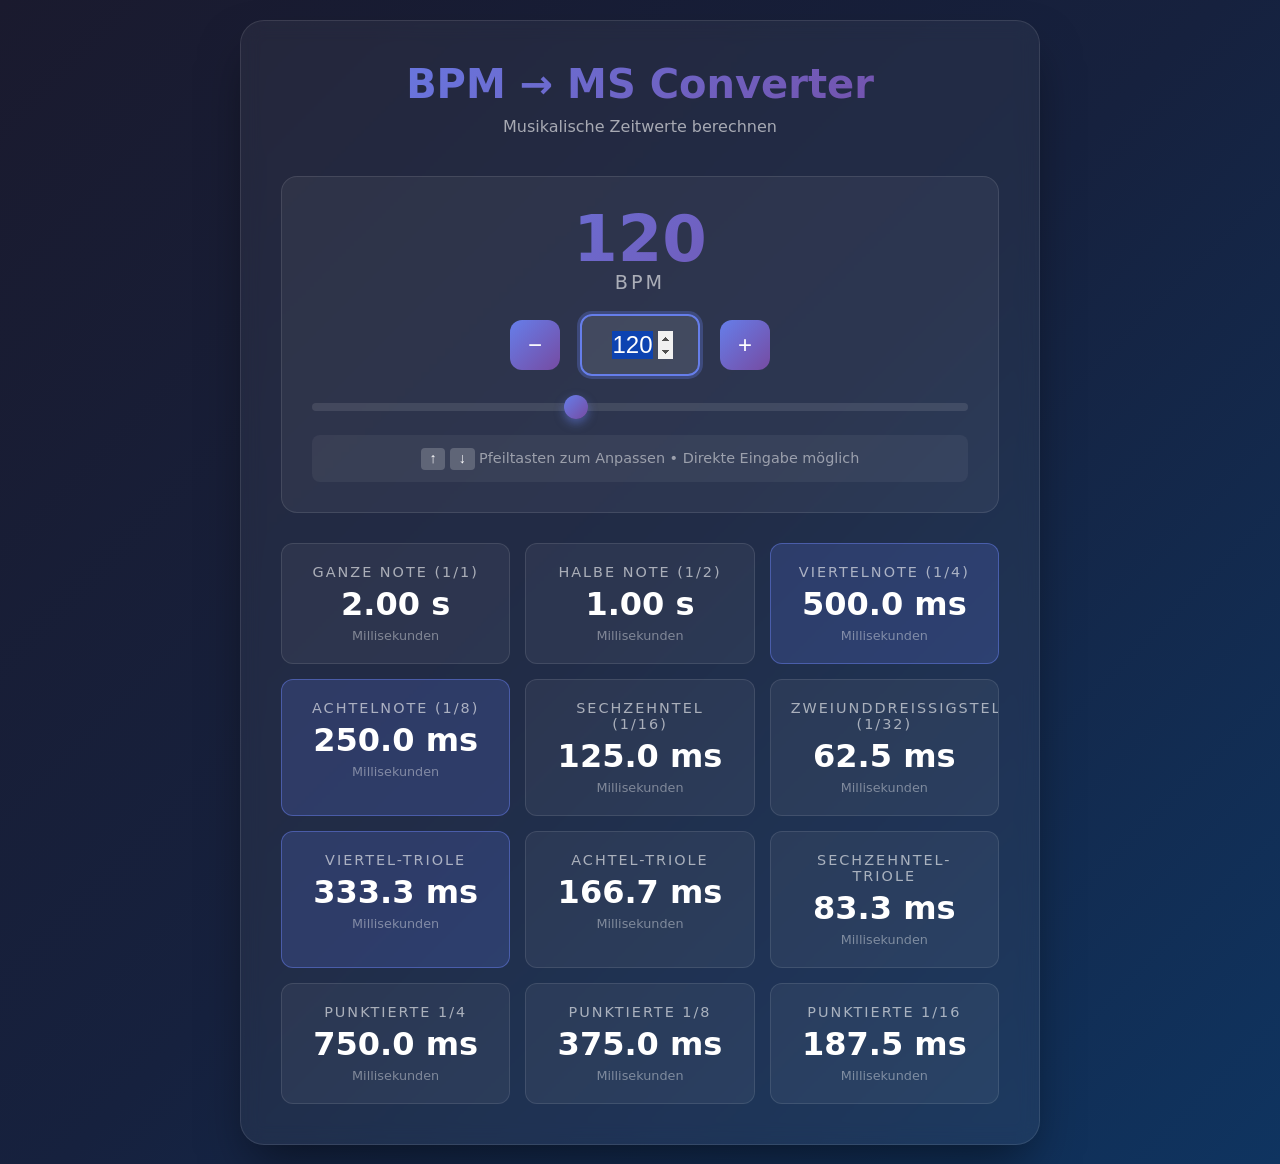
==== bpm-converter/index.html @ 3060e462 "Add BPM converter" ====
<!DOCTYPE html>
<html lang="de">
<head>
    <meta charset="UTF-8">
    <meta name="viewport" content="width=device-width, initial-scale=1.0">
    <title>BPM → MS Converter</title>
    <style>
        * {
            margin: 0;
            padding: 0;
            box-sizing: border-box;
        }

        body {
            font-family: 'Segoe UI', system-ui, -apple-system, sans-serif;
            background: linear-gradient(135deg, #1a1a2e 0%, #16213e 50%, #0f3460 100%);
            min-height: 100vh;
            display: flex;
            justify-content: center;
            align-items: center;
            padding: 20px;
            color: #fff;
        }

        .container {
            background: rgba(255, 255, 255, 0.05);
            backdrop-filter: blur(10px);
            border-radius: 24px;
            padding: 40px;
            max-width: 800px;
            width: 100%;
            box-shadow: 0 25px 50px -12px rgba(0, 0, 0, 0.5);
            border: 1px solid rgba(255, 255, 255, 0.1);
        }

        h1 {
            text-align: center;
            font-size: 2.5rem;
            margin-bottom: 10px;
            background: linear-gradient(135deg, #667eea 0%, #764ba2 100%);
            -webkit-background-clip: text;
            -webkit-text-fill-color: transparent;
            background-clip: text;
        }

        .subtitle {
            text-align: center;
            color: rgba(255, 255, 255, 0.6);
            margin-bottom: 40px;
            font-size: 1rem;
        }

        .input-section {
            background: rgba(255, 255, 255, 0.05);
            border-radius: 16px;
            padding: 30px;
            margin-bottom: 30px;
            border: 1px solid rgba(255, 255, 255, 0.1);
        }

        .bpm-display {
            text-align: center;
            margin-bottom: 20px;
        }

        .bpm-value {
            font-size: 4rem;
            font-weight: 700;
            background: linear-gradient(135deg, #667eea 0%, #764ba2 100%);
            -webkit-background-clip: text;
            -webkit-text-fill-color: transparent;
            background-clip: text;
            line-height: 1;
        }

        .bpm-label {
            font-size: 1.2rem;
            color: rgba(255, 255, 255, 0.6);
            text-transform: uppercase;
            letter-spacing: 3px;
        }

        .input-controls {
            display: flex;
            align-items: center;
            justify-content: center;
            gap: 20px;
            flex-wrap: wrap;
        }

        .btn {
            background: linear-gradient(135deg, #667eea 0%, #764ba2 100%);
            border: none;
            width: 50px;
            height: 50px;
            border-radius: 12px;
            color: white;
            font-size: 1.5rem;
            cursor: pointer;
            transition: all 0.3s ease;
            display: flex;
            align-items: center;
            justify-content: center;
        }

        .btn:hover {
            transform: scale(1.1);
            box-shadow: 0 10px 20px rgba(102, 126, 234, 0.4);
        }

        .btn:active {
            transform: scale(0.95);
        }

        input[type="number"] {
            background: rgba(255, 255, 255, 0.1);
            border: 2px solid rgba(255, 255, 255, 0.2);
            border-radius: 12px;
            padding: 15px 25px;
            font-size: 1.5rem;
            color: white;
            text-align: center;
            width: 120px;
            outline: none;
            transition: all 0.3s ease;
        }

        input[type="number"]:focus {
            border-color: #667eea;
            box-shadow: 0 0 0 3px rgba(102, 126, 234, 0.3);
        }

        .slider-container {
            margin-top: 20px;
        }

        input[type="range"] {
            width: 100%;
            height: 8px;
            border-radius: 4px;
            background: rgba(255, 255, 255, 0.1);
            outline: none;
            -webkit-appearance: none;
        }

        input[type="range"]::-webkit-slider-thumb {
            -webkit-appearance: none;
            width: 24px;
            height: 24px;
            border-radius: 50%;
            background: linear-gradient(135deg, #667eea 0%, #764ba2 100%);
            cursor: pointer;
            box-shadow: 0 4px 10px rgba(102, 126, 234, 0.5);
            transition: transform 0.2s;
        }

        input[type="range"]::-webkit-slider-thumb:hover {
            transform: scale(1.2);
        }

        .results-grid {
            display: grid;
            grid-template-columns: repeat(auto-fit, minmax(200px, 1fr));
            gap: 15px;
            margin-top: 30px;
        }

        .result-card {
            background: rgba(255, 255, 255, 0.05);
            border-radius: 12px;
            padding: 20px;
            text-align: center;
            border: 1px solid rgba(255, 255, 255, 0.1);
            transition: all 0.3s ease;
            position: relative;
            overflow: hidden;
        }

        .result-card::before {
            content: '';
            position: absolute;
            top: 0;
            left: 0;
            right: 0;
            height: 3px;
            background: linear-gradient(90deg, #667eea 0%, #764ba2 100%);
            opacity: 0;
            transition: opacity 0.3s;
        }

        .result-card:hover::before {
            opacity: 1;
        }

        .result-card:hover {
            transform: translateY(-5px);
            box-shadow: 0 10px 30px rgba(0, 0, 0, 0.3);
        }

        .note-value {
            font-size: 0.9rem;
            color: rgba(255, 255, 255, 0.6);
            margin-bottom: 5px;
            text-transform: uppercase;
            letter-spacing: 2px;
        }

        .ms-value {
            font-size: 2rem;
            font-weight: 700;
            color: #fff;
        }

        .ms-label {
            font-size: 0.8rem;
            color: rgba(255, 255, 255, 0.4);
            margin-top: 5px;
        }

        .highlight {
            background: rgba(102, 126, 234, 0.2);
            border-color: rgba(102, 126, 234, 0.5);
        }

        .keyboard-hint {
            text-align: center;
            margin-top: 20px;
            padding: 15px;
            background: rgba(255, 255, 255, 0.05);
            border-radius: 8px;
            font-size: 0.9rem;
            color: rgba(255, 255, 255, 0.5);
        }

        .keyboard-hint kbd {
            background: rgba(255, 255, 255, 0.2);
            padding: 3px 8px;
            border-radius: 4px;
            font-family: monospace;
            color: #fff;
        }

        @media (max-width: 600px) {
            h1 { font-size: 1.8rem; }
            .bpm-value { font-size: 3rem; }
            .container { padding: 25px; }
        }
    </style>
</head>
<body>
    <div class="container">
        <h1>BPM → MS Converter</h1>
        <p class="subtitle">Musikalische Zeitwerte berechnen</p>

        <div class="input-section">
            <div class="bpm-display">
                <div class="bpm-value" id="bpmDisplay">120</div>
                <div class="bpm-label">BPM</div>
            </div>

            <div class="input-controls">
                <button class="btn" onclick="changeBPM(-1)" title="Pfeil nach unten">−</button>
                <input type="number" id="bpmInput" value="120" min="1" max="999" step="1">
                <button class="btn" onclick="changeBPM(1)" title="Pfeil nach oben">+</button>
            </div>

            <div class="slider-container">
                <input type="range" id="bpmSlider" min="1" max="300" value="120">
            </div>

            <div class="keyboard-hint">
                <kbd>↑</kbd> <kbd>↓</kbd> Pfeiltasten zum Anpassen • Direkte Eingabe möglich
            </div>
        </div>

        <div class="results-grid" id="resultsGrid">
            <!-- Werte werden per JavaScript eingefügt -->
        </div>
    </div>

    <script>
        const bpmInput = document.getElementById('bpmInput');
        const bpmSlider = document.getElementById('bpmSlider');
        const bpmDisplay = document.getElementById('bpmDisplay');
        const resultsGrid = document.getElementById('resultsGrid');

        // Notenwerte Konfiguration
        const noteValues = [
            { name: 'Ganze Note (1/1)', fraction: 4, highlight: false },
            { name: 'Halbe Note (1/2)', fraction: 2, highlight: false },
            { name: 'Viertelnote (1/4)', fraction: 1, highlight: true },
            { name: 'Achtelnote (1/8)', fraction: 0.5, highlight: true },
            { name: 'Sechzehntel (1/16)', fraction: 0.25, highlight: false },
            { name: 'Zweiunddreißigstel (1/32)', fraction: 0.125, highlight: false },
            { name: 'Viertel-Triole', fraction: 2/3, highlight: true },
            { name: 'Achtel-Triole', fraction: 1/3, highlight: false },
            { name: 'Sechzehntel-Triole', fraction: 1/6, highlight: false },
            { name: 'Punktierte 1/4', fraction: 1.5, highlight: false },
            { name: 'Punktierte 1/8', fraction: 0.75, highlight: false },
            { name: 'Punktierte 1/16', fraction: 0.375, highlight: false }
        ];

        function calculateMS(bpm, fraction) {
            // Ein Viertel = 60000 / BPM
            // Andere Notenwerte sind relativ zum Viertel
            return (60000 / bpm) * fraction;
        }

        function formatMS(ms) {
            if (ms >= 1000) {
                return (ms / 1000).toFixed(2) + ' s';
            } else if (ms >= 10) {
                return ms.toFixed(1) + ' ms';
            } else {
                return ms.toFixed(2) + ' ms';
            }
        }

        function updateDisplay() {
            const bpm = parseInt(bpmInput.value) || 120;
            bpmDisplay.textContent = bpm;
            bpmSlider.value = bpm;

            resultsGrid.innerHTML = '';

            noteValues.forEach(note => {
                const ms = calculateMS(bpm, note.fraction);
                const card = document.createElement('div');
                card.className = 'result-card' + (note.highlight ? ' highlight' : '');
                card.innerHTML = `
                    <div class="note-value">${note.name}</div>
                    <div class="ms-value">${formatMS(ms)}</div>
                    <div class="ms-label">Millisekunden</div>
                `;
                resultsGrid.appendChild(card);
            });
        }

        function changeBPM(delta) {
            let newValue = parseInt(bpmInput.value) + delta;
            if (newValue < 1) newValue = 1;
            if (newValue > 999) newValue = 999;
            bpmInput.value = newValue;
            updateDisplay();
        }

        // Event Listeners
        bpmInput.addEventListener('input', updateDisplay);
        
        bpmSlider.addEventListener('input', (e) => {
            bpmInput.value = e.target.value;
            updateDisplay();
        });

        // Tastatursteuerung
        document.addEventListener('keydown', (e) => {
            if (document.activeElement === bpmInput) {
                if (e.key === 'ArrowUp') {
                    e.preventDefault();
                    changeBPM(1);
                } else if (e.key === 'ArrowDown') {
                    e.preventDefault();
                    changeBPM(-1);
                }
            } else {
                if (e.key === 'ArrowUp') {
                    changeBPM(1);
                } else if (e.key === 'ArrowDown') {
                    changeBPM(-1);
                }
            }
        });

        // Initialisierung
        updateDisplay();

        // Fokus auf Input beim Start
        bpmInput.focus();
        bpmInput.select();
    </script>
</body>
</html>
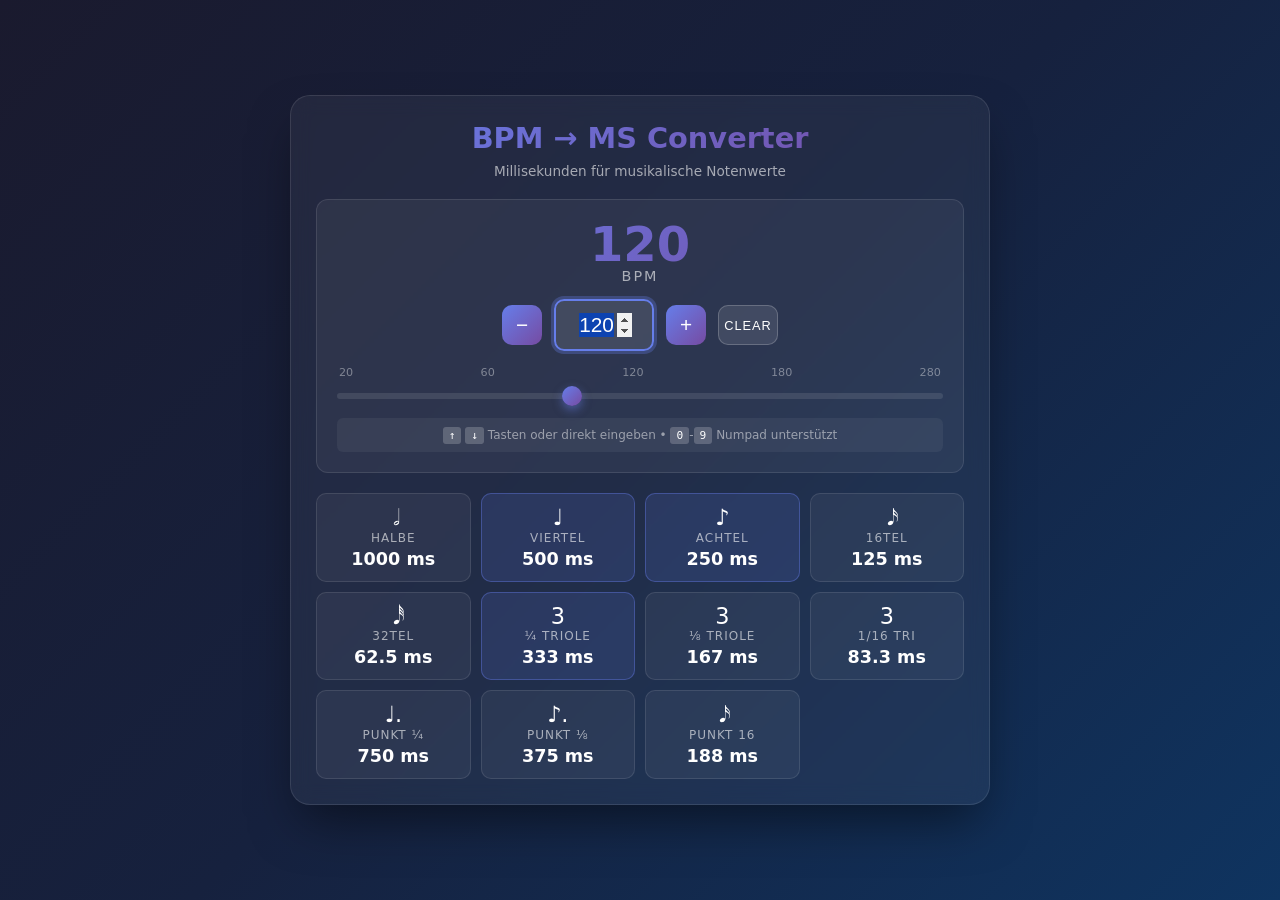
==== commit 276f4342: "Update BPM converter - compact UI" ====
--- a/bpm-converter/index.html
+++ b/bpm-converter/index.html
@@ -18,16 +18,16 @@
             display: flex;
             justify-content: center;
             align-items: center;
-            padding: 20px;
+            padding: 15px;
             color: #fff;
         }
 
         .container {
             background: rgba(255, 255, 255, 0.05);
             backdrop-filter: blur(10px);
-            border-radius: 24px;
-            padding: 40px;
-            max-width: 800px;
+            border-radius: 20px;
+            padding: 25px;
+            max-width: 700px;
             width: 100%;
             box-shadow: 0 25px 50px -12px rgba(0, 0, 0, 0.5);
             border: 1px solid rgba(255, 255, 255, 0.1);
@@ -35,8 +35,8 @@
 
         h1 {
             text-align: center;
-            font-size: 2.5rem;
-            margin-bottom: 10px;
+            font-size: 1.8rem;
+            margin-bottom: 8px;
             background: linear-gradient(135deg, #667eea 0%, #764ba2 100%);
             -webkit-background-clip: text;
             -webkit-text-fill-color: transparent;
@@ -46,25 +46,25 @@
         .subtitle {
             text-align: center;
             color: rgba(255, 255, 255, 0.6);
-            margin-bottom: 40px;
-            font-size: 1rem;
+            margin-bottom: 20px;
+            font-size: 0.85rem;
         }
 
         .input-section {
             background: rgba(255, 255, 255, 0.05);
-            border-radius: 16px;
-            padding: 30px;
-            margin-bottom: 30px;
+            border-radius: 12px;
+            padding: 20px;
+            margin-bottom: 20px;
             border: 1px solid rgba(255, 255, 255, 0.1);
         }
 
         .bpm-display {
             text-align: center;
-            margin-bottom: 20px;
+            margin-bottom: 15px;
         }
 
         .bpm-value {
-            font-size: 4rem;
+            font-size: 3rem;
             font-weight: 700;
             background: linear-gradient(135deg, #667eea 0%, #764ba2 100%);
             -webkit-background-clip: text;
@@ -74,28 +74,28 @@
         }
 
         .bpm-label {
-            font-size: 1.2rem;
+            font-size: 0.9rem;
             color: rgba(255, 255, 255, 0.6);
             text-transform: uppercase;
-            letter-spacing: 3px;
+            letter-spacing: 2px;
         }
 
         .input-controls {
             display: flex;
             align-items: center;
             justify-content: center;
-            gap: 20px;
+            gap: 12px;
             flex-wrap: wrap;
         }
 
         .btn {
             background: linear-gradient(135deg, #667eea 0%, #764ba2 100%);
             border: none;
-            width: 50px;
-            height: 50px;
-            border-radius: 12px;
+            width: 40px;
+            height: 40px;
+            border-radius: 10px;
             color: white;
-            font-size: 1.5rem;
+            font-size: 1.3rem;
             cursor: pointer;
             transition: all 0.3s ease;
             display: flex;
@@ -112,15 +112,30 @@
             transform: scale(0.95);
         }
 
+        .btn-clear {
+            background: rgba(255, 255, 255, 0.1);
+            border: 1px solid rgba(255, 255, 255, 0.2);
+            width: 60px;
+            height: 40px;
+            font-size: 0.8rem;
+            text-transform: uppercase;
+            letter-spacing: 1px;
+        }
+
+        .btn-clear:hover {
+            background: rgba(231, 76, 60, 0.3);
+            border-color: rgba(231, 76, 60, 0.5);
+        }
+
         input[type="number"] {
             background: rgba(255, 255, 255, 0.1);
             border: 2px solid rgba(255, 255, 255, 0.2);
-            border-radius: 12px;
-            padding: 15px 25px;
-            font-size: 1.5rem;
+            border-radius: 10px;
+            padding: 12px 20px;
+            font-size: 1.3rem;
             color: white;
             text-align: center;
-            width: 120px;
+            width: 100px;
             outline: none;
             transition: all 0.3s ease;
         }
@@ -131,13 +146,22 @@
         }
 
         .slider-container {
-            margin-top: 20px;
+            margin-top: 15px;
+        }
+
+        .slider-labels {
+            display: flex;
+            justify-content: space-between;
+            font-size: 0.7rem;
+            color: rgba(255, 255, 255, 0.4);
+            margin-bottom: 5px;
+            padding: 0 2px;
         }
 
         input[type="range"] {
             width: 100%;
-            height: 8px;
-            border-radius: 4px;
+            height: 6px;
+            border-radius: 3px;
             background: rgba(255, 255, 255, 0.1);
             outline: none;
             -webkit-appearance: none;
@@ -145,8 +169,8 @@
 
         input[type="range"]::-webkit-slider-thumb {
             -webkit-appearance: none;
-            width: 24px;
-            height: 24px;
+            width: 20px;
+            height: 20px;
             border-radius: 50%;
             background: linear-gradient(135deg, #667eea 0%, #764ba2 100%);
             cursor: pointer;
@@ -158,17 +182,26 @@
             transform: scale(1.2);
         }
 
+        input[type="range"]::-moz-range-thumb {
+            width: 20px;
+            height: 20px;
+            border-radius: 50%;
+            background: linear-gradient(135deg, #667eea 0%, #764ba2 100%);
+            cursor: pointer;
+            border: none;
+            box-shadow: 0 4px 10px rgba(102, 126, 234, 0.5);
+        }
+
         .results-grid {
             display: grid;
-            grid-template-columns: repeat(auto-fit, minmax(200px, 1fr));
-            gap: 15px;
-            margin-top: 30px;
+            grid-template-columns: repeat(auto-fit, minmax(140px, 1fr));
+            gap: 10px;
         }
 
         .result-card {
             background: rgba(255, 255, 255, 0.05);
-            border-radius: 12px;
-            padding: 20px;
+            border-radius: 10px;
+            padding: 12px 10px;
             text-align: center;
             border: 1px solid rgba(255, 255, 255, 0.1);
             transition: all 0.3s ease;
@@ -182,7 +215,7 @@
             top: 0;
             left: 0;
             right: 0;
-            height: 3px;
+            height: 2px;
             background: linear-gradient(90deg, #667eea 0%, #764ba2 100%);
             opacity: 0;
             transition: opacity 0.3s;
@@ -193,64 +226,71 @@
         }
 
         .result-card:hover {
-            transform: translateY(-5px);
-            box-shadow: 0 10px 30px rgba(0, 0, 0, 0.3);
+            transform: translateY(-3px);
+            box-shadow: 0 8px 20px rgba(0, 0, 0, 0.3);
+        }
+
+        .note-symbol {
+            font-size: 1.4rem;
+            margin-bottom: 2px;
+            line-height: 1;
         }
 
         .note-value {
-            font-size: 0.9rem;
+            font-size: 0.75rem;
             color: rgba(255, 255, 255, 0.6);
-            margin-bottom: 5px;
+            margin-bottom: 4px;
             text-transform: uppercase;
-            letter-spacing: 2px;
+            letter-spacing: 1px;
         }
 
         .ms-value {
-            font-size: 2rem;
-            font-weight: 700;
+            font-size: 1.1rem;
+            font-weight: 600;
             color: #fff;
-        }
-
-        .ms-label {
-            font-size: 0.8rem;
-            color: rgba(255, 255, 255, 0.4);
-            margin-top: 5px;
+            font-variant-numeric: tabular-nums;
         }
 
         .highlight {
-            background: rgba(102, 126, 234, 0.2);
-            border-color: rgba(102, 126, 234, 0.5);
+            background: rgba(102, 126, 234, 0.15);
+            border-color: rgba(102, 126, 234, 0.4);
         }
 
         .keyboard-hint {
             text-align: center;
-            margin-top: 20px;
-            padding: 15px;
+            margin-top: 15px;
+            padding: 10px;
             background: rgba(255, 255, 255, 0.05);
-            border-radius: 8px;
-            font-size: 0.9rem;
+            border-radius: 6px;
+            font-size: 0.75rem;
             color: rgba(255, 255, 255, 0.5);
         }
 
         .keyboard-hint kbd {
             background: rgba(255, 255, 255, 0.2);
-            padding: 3px 8px;
-            border-radius: 4px;
+            padding: 2px 6px;
+            border-radius: 3px;
             font-family: monospace;
             color: #fff;
+            font-size: 0.7rem;
         }
 
         @media (max-width: 600px) {
-            h1 { font-size: 1.8rem; }
-            .bpm-value { font-size: 3rem; }
-            .container { padding: 25px; }
+            h1 { font-size: 1.5rem; }
+            .bpm-value { font-size: 2.5rem; }
+            .container { padding: 18px; }
+            .results-grid { grid-template-columns: repeat(3, 1fr); }
+        }
+
+        @media (max-width: 400px) {
+            .results-grid { grid-template-columns: repeat(2, 1fr); }
         }
     </style>
 </head>
 <body>
     <div class="container">
         <h1>BPM → MS Converter</h1>
-        <p class="subtitle">Musikalische Zeitwerte berechnen</p>
+        <p class="subtitle">Millisekunden für musikalische Notenwerte</p>
 
         <div class="input-section">
             <div class="bpm-display">
@@ -260,16 +300,24 @@
 
             <div class="input-controls">
                 <button class="btn" onclick="changeBPM(-1)" title="Pfeil nach unten">−</button>
-                <input type="number" id="bpmInput" value="120" min="1" max="999" step="1">
+                <input type="number" id="bpmInput" value="120" min="20" max="280" step="1">
                 <button class="btn" onclick="changeBPM(1)" title="Pfeil nach oben">+</button>
+                <button class="btn btn-clear" onclick="clearInput()" title="Zurücksetzen">Clear</button>
             </div>
 
             <div class="slider-container">
-                <input type="range" id="bpmSlider" min="1" max="300" value="120">
+                <div class="slider-labels">
+                    <span>20</span>
+                    <span>60</span>
+                    <span>120</span>
+                    <span>180</span>
+                    <span>280</span>
+                </div>
+                <input type="range" id="bpmSlider" min="20" max="280" value="120">
             </div>
 
             <div class="keyboard-hint">
-                <kbd>↑</kbd> <kbd>↓</kbd> Pfeiltasten zum Anpassen • Direkte Eingabe möglich
+                <kbd>↑</kbd> <kbd>↓</kbd> Tasten oder direkt eingeben • <kbd>0</kbd>-<kbd>9</kbd> Numpad unterstützt
             </div>
         </div>
 
@@ -284,31 +332,31 @@
         const bpmDisplay = document.getElementById('bpmDisplay');
         const resultsGrid = document.getElementById('resultsGrid');
 
-        // Notenwerte Konfiguration
+        // Notenwerte Konfiguration (ohne Ganze Note)
         const noteValues = [
-            { name: 'Ganze Note (1/1)', fraction: 4, highlight: false },
-            { name: 'Halbe Note (1/2)', fraction: 2, highlight: false },
-            { name: 'Viertelnote (1/4)', fraction: 1, highlight: true },
-            { name: 'Achtelnote (1/8)', fraction: 0.5, highlight: true },
-            { name: 'Sechzehntel (1/16)', fraction: 0.25, highlight: false },
-            { name: 'Zweiunddreißigstel (1/32)', fraction: 0.125, highlight: false },
-            { name: 'Viertel-Triole', fraction: 2/3, highlight: true },
-            { name: 'Achtel-Triole', fraction: 1/3, highlight: false },
-            { name: 'Sechzehntel-Triole', fraction: 1/6, highlight: false },
-            { name: 'Punktierte 1/4', fraction: 1.5, highlight: false },
-            { name: 'Punktierte 1/8', fraction: 0.75, highlight: false },
-            { name: 'Punktierte 1/16', fraction: 0.375, highlight: false }
+            { symbol: '𝅗𝅥', name: 'Halbe', fraction: 2, highlight: false },
+            { symbol: '♩', name: 'Viertel', fraction: 1, highlight: true },
+            { symbol: '♪', name: 'Achtel', fraction: 0.5, highlight: true },
+            { symbol: '𝅘𝅥𝅯', name: '16tel', fraction: 0.25, highlight: false },
+            { symbol: '𝅘𝅥𝅰', name: '32tel', fraction: 0.125, highlight: false },
+            { symbol: '3', name: '¼ Triole', fraction: 2/3, highlight: true },
+            { symbol: '3', name: '⅛ Triole', fraction: 1/3, highlight: false },
+            { symbol: '3', name: '1/16 Tri', fraction: 1/6, highlight: false },
+            { symbol: '♩.', name: 'Punkt ¼', fraction: 1.5, highlight: false },
+            { symbol: '♪.', name: 'Punkt ⅛', fraction: 0.75, highlight: false },
+            { symbol: '𝅘𝅥𝅯.', name: 'Punkt 16', fraction: 0.375, highlight: false }
         ];
 
         function calculateMS(bpm, fraction) {
-            // Ein Viertel = 60000 / BPM
-            // Andere Notenwerte sind relativ zum Viertel
             return (60000 / bpm) * fraction;
         }
 
         function formatMS(ms) {
+            // Immer ms anzeigen, keine Sekunden-Umrechnung
             if (ms >= 1000) {
-                return (ms / 1000).toFixed(2) + ' s';
+                return Math.round(ms) + ' ms';
+            } else if (ms >= 100) {
+                return Math.round(ms) + ' ms';
             } else if (ms >= 10) {
                 return ms.toFixed(1) + ' ms';
             } else {
@@ -317,7 +365,11 @@
         }
 
         function updateDisplay() {
-            const bpm = parseInt(bpmInput.value) || 120;
+            let bpm = parseInt(bpmInput.value) || 120;
+            // Begrenzen auf sinnvollen Bereich
+            if (bpm < 20) bpm = 20;
+            if (bpm > 280) bpm = 280;
+            
             bpmDisplay.textContent = bpm;
             bpmSlider.value = bpm;
 
@@ -328,20 +380,27 @@
                 const card = document.createElement('div');
                 card.className = 'result-card' + (note.highlight ? ' highlight' : '');
                 card.innerHTML = `
+                    <div class="note-symbol">${note.symbol}</div>
                     <div class="note-value">${note.name}</div>
                     <div class="ms-value">${formatMS(ms)}</div>
-                    <div class="ms-label">Millisekunden</div>
                 `;
                 resultsGrid.appendChild(card);
             });
         }
 
         function changeBPM(delta) {
-            let newValue = parseInt(bpmInput.value) + delta;
-            if (newValue < 1) newValue = 1;
-            if (newValue > 999) newValue = 999;
+            let newValue = (parseInt(bpmInput.value) || 120) + delta;
+            if (newValue < 20) newValue = 20;
+            if (newValue > 280) newValue = 280;
             bpmInput.value = newValue;
             updateDisplay();
+        }
+
+        function clearInput() {
+            bpmInput.value = 120;
+            updateDisplay();
+            bpmInput.focus();
+            bpmInput.select();
         }
 
         // Event Listeners
@@ -352,31 +411,38 @@
             updateDisplay();
         });
 
-        // Tastatursteuerung
+        // Numpad 0-9 Unterstützung
         document.addEventListener('keydown', (e) => {
-            if (document.activeElement === bpmInput) {
-                if (e.key === 'ArrowUp') {
+            // Numpad Tasten (NumLock aus)
+            if (document.activeElement !== bpmInput) {
+                if (e.key >= '0' && e.key <= '9') {
+                    bpmInput.focus();
+                    bpmInput.value = e.key;
+                    updateDisplay();
                     e.preventDefault();
-                    changeBPM(1);
-                } else if (e.key === 'ArrowDown') {
-                    e.preventDefault();
-                    changeBPM(-1);
-                }
-            } else {
-                if (e.key === 'ArrowUp') {
-                    changeBPM(1);
-                } else if (e.key === 'ArrowDown') {
-                    changeBPM(-1);
                 }
             }
         });
 
+        // Tastatursteuerung
+        document.addEventListener('keydown', (e) => {
+            if (e.key === 'ArrowUp') {
+                e.preventDefault();
+                changeBPM(1);
+            } else if (e.key === 'ArrowDown') {
+                e.preventDefault();
+                changeBPM(-1);
+            } else if (e.key === 'Escape') {
+                clearInput();
+            }
+        });
+
         // Initialisierung
         updateDisplay();
-
+        
         // Fokus auf Input beim Start
         bpmInput.focus();
         bpmInput.select();
     </script>
 </body>
-</html>
+</html>
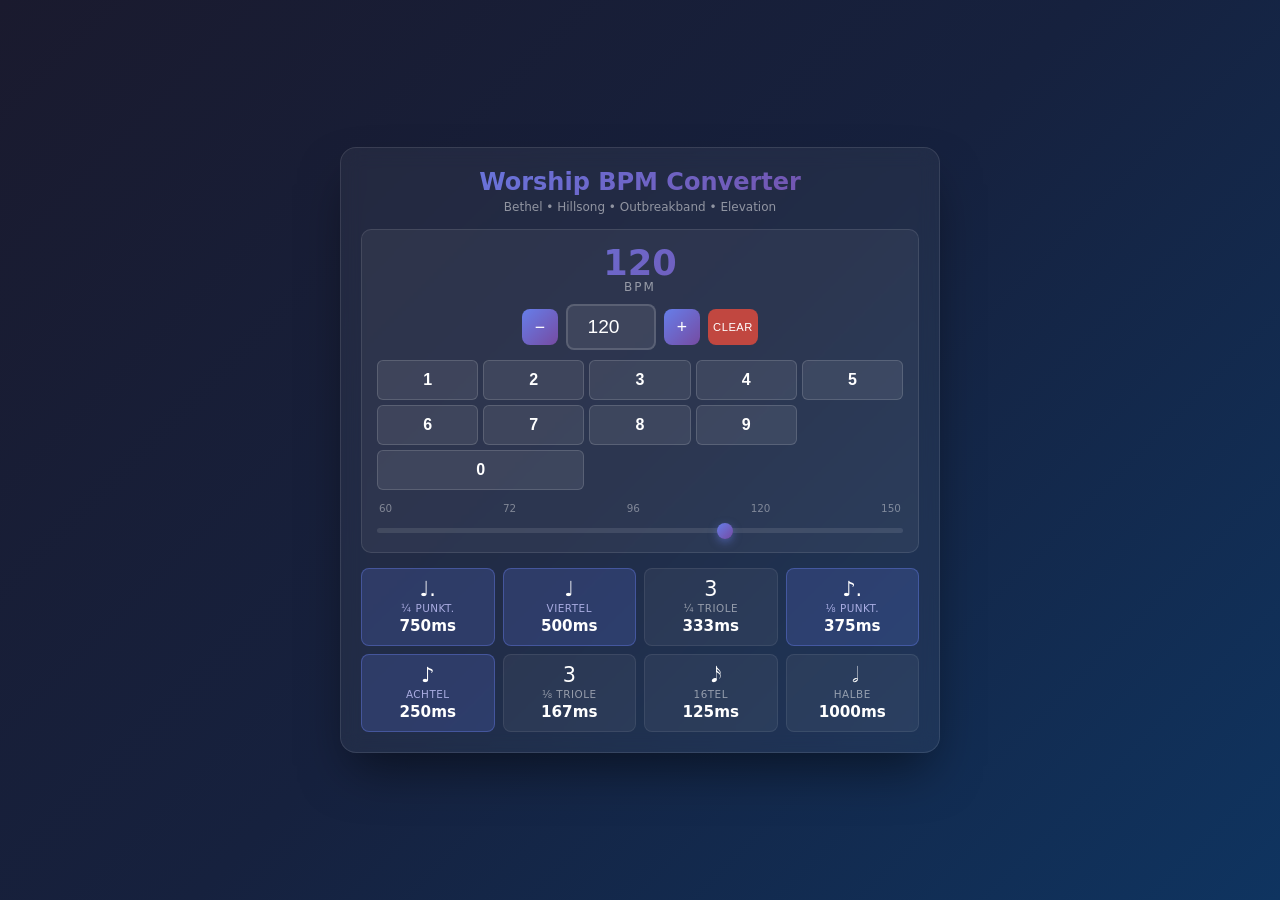
==== commit 504606b2: "Worship-optimized BPM converter" ====
--- a/bpm-converter/index.html
+++ b/bpm-converter/index.html
@@ -3,7 +3,7 @@
 <head>
     <meta charset="UTF-8">
     <meta name="viewport" content="width=device-width, initial-scale=1.0">
-    <title>BPM → MS Converter</title>
+    <title>Worship BPM Converter</title>
     <style>
         * {
             margin: 0;
@@ -18,16 +18,16 @@
             display: flex;
             justify-content: center;
             align-items: center;
-            padding: 15px;
+            padding: 12px;
             color: #fff;
         }
 
         .container {
             background: rgba(255, 255, 255, 0.05);
             backdrop-filter: blur(10px);
-            border-radius: 20px;
-            padding: 25px;
-            max-width: 700px;
+            border-radius: 16px;
+            padding: 20px;
+            max-width: 600px;
             width: 100%;
             box-shadow: 0 25px 50px -12px rgba(0, 0, 0, 0.5);
             border: 1px solid rgba(255, 255, 255, 0.1);
@@ -35,8 +35,8 @@
 
         h1 {
             text-align: center;
-            font-size: 1.8rem;
-            margin-bottom: 8px;
+            font-size: 1.5rem;
+            margin-bottom: 4px;
             background: linear-gradient(135deg, #667eea 0%, #764ba2 100%);
             -webkit-background-clip: text;
             -webkit-text-fill-color: transparent;
@@ -45,26 +45,26 @@
 
         .subtitle {
             text-align: center;
-            color: rgba(255, 255, 255, 0.6);
-            margin-bottom: 20px;
-            font-size: 0.85rem;
+            color: rgba(255, 255, 255, 0.5);
+            margin-bottom: 15px;
+            font-size: 0.75rem;
         }
 
         .input-section {
             background: rgba(255, 255, 255, 0.05);
-            border-radius: 12px;
-            padding: 20px;
-            margin-bottom: 20px;
+            border-radius: 10px;
+            padding: 15px;
+            margin-bottom: 15px;
             border: 1px solid rgba(255, 255, 255, 0.1);
         }
 
         .bpm-display {
             text-align: center;
-            margin-bottom: 15px;
+            margin-bottom: 10px;
         }
 
         .bpm-value {
-            font-size: 3rem;
+            font-size: 2.2rem;
             font-weight: 700;
             background: linear-gradient(135deg, #667eea 0%, #764ba2 100%);
             -webkit-background-clip: text;
@@ -74,8 +74,8 @@
         }
 
         .bpm-label {
-            font-size: 0.9rem;
-            color: rgba(255, 255, 255, 0.6);
+            font-size: 0.75rem;
+            color: rgba(255, 255, 255, 0.5);
             text-transform: uppercase;
             letter-spacing: 2px;
         }
@@ -84,28 +84,30 @@
             display: flex;
             align-items: center;
             justify-content: center;
-            gap: 12px;
+            gap: 8px;
             flex-wrap: wrap;
+            margin-bottom: 10px;
         }
 
         .btn {
             background: linear-gradient(135deg, #667eea 0%, #764ba2 100%);
             border: none;
-            width: 40px;
-            height: 40px;
-            border-radius: 10px;
+            width: 36px;
+            height: 36px;
+            border-radius: 8px;
             color: white;
-            font-size: 1.3rem;
+            font-size: 1.1rem;
             cursor: pointer;
-            transition: all 0.3s ease;
+            transition: all 0.2s ease;
             display: flex;
             align-items: center;
             justify-content: center;
+            user-select: none;
         }
 
         .btn:hover {
-            transform: scale(1.1);
-            box-shadow: 0 10px 20px rgba(102, 126, 234, 0.4);
+            transform: scale(1.05);
+            box-shadow: 0 6px 15px rgba(102, 126, 234, 0.4);
         }
 
         .btn:active {
@@ -113,54 +115,82 @@
         }
 
         .btn-clear {
-            background: rgba(255, 255, 255, 0.1);
-            border: 1px solid rgba(255, 255, 255, 0.2);
-            width: 60px;
-            height: 40px;
-            font-size: 0.8rem;
+            background: rgba(231, 76, 60, 0.8);
+            width: 50px;
+            font-size: 0.7rem;
             text-transform: uppercase;
-            letter-spacing: 1px;
+            letter-spacing: 0.5px;
         }
 
         .btn-clear:hover {
-            background: rgba(231, 76, 60, 0.3);
-            border-color: rgba(231, 76, 60, 0.5);
+            background: rgba(231, 76, 60, 1);
+        }
+
+        /* NumPad Grid */
+        .numpad-grid {
+            display: grid;
+            grid-template-columns: repeat(5, 1fr);
+            gap: 5px;
+            margin-top: 10px;
+        }
+
+        .numpad-btn {
+            background: rgba(255, 255, 255, 0.08);
+            border: 1px solid rgba(255, 255, 255, 0.15);
+            border-radius: 6px;
+            padding: 10px 5px;
+            color: white;
+            font-size: 1rem;
+            font-weight: 600;
+            cursor: pointer;
+            transition: all 0.15s ease;
+            user-select: none;
+        }
+
+        .numpad-btn:hover {
+            background: rgba(102, 126, 234, 0.3);
+            border-color: rgba(102, 126, 234, 0.5);
+        }
+
+        .numpad-btn:active {
+            transform: scale(0.95);
+            background: rgba(102, 126, 234, 0.5);
         }
 
         input[type="number"] {
-            background: rgba(255, 255, 255, 0.1);
-            border: 2px solid rgba(255, 255, 255, 0.2);
-            border-radius: 10px;
-            padding: 12px 20px;
-            font-size: 1.3rem;
+            background: rgba(255, 255, 255, 0.08);
+            border: 2px solid rgba(255, 255, 255, 0.15);
+            border-radius: 8px;
+            padding: 10px 15px;
+            font-size: 1.2rem;
             color: white;
             text-align: center;
-            width: 100px;
+            width: 90px;
             outline: none;
-            transition: all 0.3s ease;
+            transition: all 0.2s ease;
         }
 
         input[type="number"]:focus {
             border-color: #667eea;
-            box-shadow: 0 0 0 3px rgba(102, 126, 234, 0.3);
+            box-shadow: 0 0 0 2px rgba(102, 126, 234, 0.3);
         }
 
         .slider-container {
-            margin-top: 15px;
+            margin-top: 12px;
         }
 
         .slider-labels {
             display: flex;
             justify-content: space-between;
-            font-size: 0.7rem;
+            font-size: 0.65rem;
             color: rgba(255, 255, 255, 0.4);
-            margin-bottom: 5px;
+            margin-bottom: 4px;
             padding: 0 2px;
         }
 
         input[type="range"] {
             width: 100%;
-            height: 6px;
+            height: 5px;
             border-radius: 3px;
             background: rgba(255, 255, 255, 0.1);
             outline: none;
@@ -169,12 +199,12 @@
 
         input[type="range"]::-webkit-slider-thumb {
             -webkit-appearance: none;
-            width: 20px;
-            height: 20px;
+            width: 16px;
+            height: 16px;
             border-radius: 50%;
             background: linear-gradient(135deg, #667eea 0%, #764ba2 100%);
             cursor: pointer;
-            box-shadow: 0 4px 10px rgba(102, 126, 234, 0.5);
+            box-shadow: 0 3px 8px rgba(102, 126, 234, 0.5);
             transition: transform 0.2s;
         }
 
@@ -183,28 +213,28 @@
         }
 
         input[type="range"]::-moz-range-thumb {
-            width: 20px;
-            height: 20px;
+            width: 16px;
+            height: 16px;
             border-radius: 50%;
             background: linear-gradient(135deg, #667eea 0%, #764ba2 100%);
             cursor: pointer;
             border: none;
-            box-shadow: 0 4px 10px rgba(102, 126, 234, 0.5);
+            box-shadow: 0 3px 8px rgba(102, 126, 234, 0.5);
         }
 
         .results-grid {
             display: grid;
-            grid-template-columns: repeat(auto-fit, minmax(140px, 1fr));
-            gap: 10px;
+            grid-template-columns: repeat(4, 1fr);
+            gap: 8px;
         }
 
         .result-card {
             background: rgba(255, 255, 255, 0.05);
-            border-radius: 10px;
-            padding: 12px 10px;
+            border-radius: 8px;
+            padding: 10px 6px;
             text-align: center;
-            border: 1px solid rgba(255, 255, 255, 0.1);
-            transition: all 0.3s ease;
+            border: 1px solid rgba(255, 255, 255, 0.08);
+            transition: all 0.2s ease;
             position: relative;
             overflow: hidden;
         }
@@ -218,7 +248,7 @@
             height: 2px;
             background: linear-gradient(90deg, #667eea 0%, #764ba2 100%);
             opacity: 0;
-            transition: opacity 0.3s;
+            transition: opacity 0.2s;
         }
 
         .result-card:hover::before {
@@ -226,71 +256,52 @@
         }
 
         .result-card:hover {
-            transform: translateY(-3px);
-            box-shadow: 0 8px 20px rgba(0, 0, 0, 0.3);
+            transform: translateY(-2px);
+            box-shadow: 0 5px 15px rgba(0, 0, 0, 0.3);
         }
 
         .note-symbol {
-            font-size: 1.4rem;
+            font-size: 1.3rem;
             margin-bottom: 2px;
             line-height: 1;
         }
 
         .note-value {
-            font-size: 0.75rem;
-            color: rgba(255, 255, 255, 0.6);
-            margin-bottom: 4px;
+            font-size: 0.65rem;
+            color: rgba(255, 255, 255, 0.5);
+            margin-bottom: 3px;
             text-transform: uppercase;
-            letter-spacing: 1px;
+            letter-spacing: 0.5px;
         }
 
         .ms-value {
-            font-size: 1.1rem;
+            font-size: 0.95rem;
             font-weight: 600;
             color: #fff;
             font-variant-numeric: tabular-nums;
         }
 
         .highlight {
-            background: rgba(102, 126, 234, 0.15);
+            background: rgba(102, 126, 234, 0.2);
             border-color: rgba(102, 126, 234, 0.4);
         }
 
-        .keyboard-hint {
-            text-align: center;
-            margin-top: 15px;
-            padding: 10px;
-            background: rgba(255, 255, 255, 0.05);
-            border-radius: 6px;
-            font-size: 0.75rem;
-            color: rgba(255, 255, 255, 0.5);
-        }
-
-        .keyboard-hint kbd {
-            background: rgba(255, 255, 255, 0.2);
-            padding: 2px 6px;
-            border-radius: 3px;
-            font-family: monospace;
-            color: #fff;
-            font-size: 0.7rem;
-        }
-
-        @media (max-width: 600px) {
-            h1 { font-size: 1.5rem; }
-            .bpm-value { font-size: 2.5rem; }
-            .container { padding: 18px; }
+        .highlight .note-value {
+            color: rgba(200, 200, 255, 0.8);
+        }
+
+        @media (max-width: 500px) {
+            h1 { font-size: 1.3rem; }
+            .bpm-value { font-size: 1.8rem; }
             .results-grid { grid-template-columns: repeat(3, 1fr); }
-        }
-
-        @media (max-width: 400px) {
-            .results-grid { grid-template-columns: repeat(2, 1fr); }
+            .container { padding: 15px; }
         }
     </style>
 </head>
 <body>
     <div class="container">
-        <h1>BPM → MS Converter</h1>
-        <p class="subtitle">Millisekunden für musikalische Notenwerte</p>
+        <h1>Worship BPM Converter</h1>
+        <p class="subtitle">Bethel • Hillsong • Outbreakband • Elevation</p>
 
         <div class="input-section">
             <div class="bpm-display">
@@ -299,25 +310,35 @@
             </div>
 
             <div class="input-controls">
-                <button class="btn" onclick="changeBPM(-1)" title="Pfeil nach unten">−</button>
-                <input type="number" id="bpmInput" value="120" min="20" max="280" step="1">
-                <button class="btn" onclick="changeBPM(1)" title="Pfeil nach oben">+</button>
-                <button class="btn btn-clear" onclick="clearInput()" title="Zurücksetzen">Clear</button>
+                <button class="btn" onclick="changeBPM(-1)" title="-1 BPM">−</button>
+                <input type="number" id="bpmInput" value="120" min="60" max="150" step="1" readonly>
+                <button class="btn" onclick="changeBPM(1)" title="+1 BPM">+</button>
+                <button class="btn btn-clear" onclick="clearBPM()" title="Zurücksetzen">Clear</button>
+            </div>
+
+            <!-- NumPad -->
+            <div class="numpad-grid">
+                <button class="numpad-btn" onclick="addDigit('1')">1</button>
+                <button class="numpad-btn" onclick="addDigit('2')">2</button>
+                <button class="numpad-btn" onclick="addDigit('3')">3</button>
+                <button class="numpad-btn" onclick="addDigit('4')">4</button>
+                <button class="numpad-btn" onclick="addDigit('5')">5</button>
+                <button class="numpad-btn" onclick="addDigit('6')">6</button>
+                <button class="numpad-btn" onclick="addDigit('7')">7</button>
+                <button class="numpad-btn" onclick="addDigit('8')">8</button>
+                <button class="numpad-btn" onclick="addDigit('9')">9</button>
+                <button class="numpad-btn" onclick="addDigit('0')" style="grid-column: span 2;">0</button>
             </div>
 
             <div class="slider-container">
                 <div class="slider-labels">
-                    <span>20</span>
                     <span>60</span>
+                    <span>72</span>
+                    <span>96</span>
                     <span>120</span>
-                    <span>180</span>
-                    <span>280</span>
+                    <span>150</span>
                 </div>
-                <input type="range" id="bpmSlider" min="20" max="280" value="120">
-            </div>
-
-            <div class="keyboard-hint">
-                <kbd>↑</kbd> <kbd>↓</kbd> Tasten oder direkt eingeben • <kbd>0</kbd>-<kbd>9</kbd> Numpad unterstützt
+                <input type="range" id="bpmSlider" min="60" max="150" value="120">
             </div>
         </div>
 
@@ -332,19 +353,18 @@
         const bpmDisplay = document.getElementById('bpmDisplay');
         const resultsGrid = document.getElementById('resultsGrid');
 
-        // Notenwerte Konfiguration (ohne Ganze Note)
+        let currentInput = '120';
+
+        // Worship-optimierte Notenwerte
         const noteValues = [
-            { symbol: '𝅗𝅥', name: 'Halbe', fraction: 2, highlight: false },
-            { symbol: '♩', name: 'Viertel', fraction: 1, highlight: true },
-            { symbol: '♪', name: 'Achtel', fraction: 0.5, highlight: true },
+            { symbol: '♩.', name: '¼ punkt.', fraction: 1.5, highlight: true },  // #1 used in worship
+            { symbol: '♩', name: 'Viertel', fraction: 1, highlight: true },     // Standard pulse
+            { symbol: '3', name: '¼ Triole', fraction: 2/3, highlight: false },
+            { symbol: '♪.', name: '⅛ punkt.', fraction: 0.75, highlight: true }, // #2 used - modern worship
+            { symbol: '♪', name: 'Achtel', fraction: 0.5, highlight: true },     // Standard sub
+            { symbol: '3', name: '⅛ Triole', fraction: 1/3, highlight: false },
             { symbol: '𝅘𝅥𝅯', name: '16tel', fraction: 0.25, highlight: false },
-            { symbol: '𝅘𝅥𝅰', name: '32tel', fraction: 0.125, highlight: false },
-            { symbol: '3', name: '¼ Triole', fraction: 2/3, highlight: true },
-            { symbol: '3', name: '⅛ Triole', fraction: 1/3, highlight: false },
-            { symbol: '3', name: '1/16 Tri', fraction: 1/6, highlight: false },
-            { symbol: '♩.', name: 'Punkt ¼', fraction: 1.5, highlight: false },
-            { symbol: '♪.', name: 'Punkt ⅛', fraction: 0.75, highlight: false },
-            { symbol: '𝅘𝅥𝅯.', name: 'Punkt 16', fraction: 0.375, highlight: false }
+            { symbol: '𝅗𝅥', name: 'Halbe', fraction: 2, highlight: false }       // Pads/Swells
         ];
 
         function calculateMS(bpm, fraction) {
@@ -352,24 +372,22 @@
         }
 
         function formatMS(ms) {
-            // Immer ms anzeigen, keine Sekunden-Umrechnung
-            if (ms >= 1000) {
-                return Math.round(ms) + ' ms';
-            } else if (ms >= 100) {
-                return Math.round(ms) + ' ms';
+            if (ms >= 100) {
+                return Math.round(ms) + 'ms';
             } else if (ms >= 10) {
-                return ms.toFixed(1) + ' ms';
+                return Math.round(ms) + 'ms';
             } else {
-                return ms.toFixed(2) + ' ms';
+                return ms.toFixed(1) + 'ms';
             }
         }
 
         function updateDisplay() {
-            let bpm = parseInt(bpmInput.value) || 120;
-            // Begrenzen auf sinnvollen Bereich
-            if (bpm < 20) bpm = 20;
-            if (bpm > 280) bpm = 280;
+            let bpm = parseInt(currentInput) || 120;
+            // Worship Range: 60-150
+            if (bpm < 60) bpm = 60;
+            if (bpm > 150) bpm = 150;
             
+            bpmInput.value = bpm;
             bpmDisplay.textContent = bpm;
             bpmSlider.value = bpm;
 
@@ -389,42 +407,36 @@
         }
 
         function changeBPM(delta) {
-            let newValue = (parseInt(bpmInput.value) || 120) + delta;
-            if (newValue < 20) newValue = 20;
-            if (newValue > 280) newValue = 280;
-            bpmInput.value = newValue;
+            let newValue = parseInt(currentInput) + delta;
+            if (newValue < 60) newValue = 60;
+            if (newValue > 150) newValue = 150;
+            currentInput = newValue.toString();
             updateDisplay();
         }
 
-        function clearInput() {
-            bpmInput.value = 120;
+        function addDigit(digit) {
+            if (currentInput.length >= 3) {
+                currentInput = digit;
+            } else {
+                currentInput = currentInput + digit;
+            }
+            // Entferne führende Nullen
+            currentInput = currentInput.replace(/^0+/, '') || '0';
             updateDisplay();
-            bpmInput.focus();
-            bpmInput.select();
-        }
-
-        // Event Listeners
-        bpmInput.addEventListener('input', updateDisplay);
-        
+        }
+
+        function clearBPM() {
+            currentInput = '120';
+            updateDisplay();
+        }
+
+        // Slider
         bpmSlider.addEventListener('input', (e) => {
-            bpmInput.value = e.target.value;
+            currentInput = e.target.value;
             updateDisplay();
         });
 
-        // Numpad 0-9 Unterstützung
-        document.addEventListener('keydown', (e) => {
-            // Numpad Tasten (NumLock aus)
-            if (document.activeElement !== bpmInput) {
-                if (e.key >= '0' && e.key <= '9') {
-                    bpmInput.focus();
-                    bpmInput.value = e.key;
-                    updateDisplay();
-                    e.preventDefault();
-                }
-            }
-        });
-
-        // Tastatursteuerung
+        // Tastatur (Pfeiltasten)
         document.addEventListener('keydown', (e) => {
             if (e.key === 'ArrowUp') {
                 e.preventDefault();
@@ -432,17 +444,15 @@
             } else if (e.key === 'ArrowDown') {
                 e.preventDefault();
                 changeBPM(-1);
-            } else if (e.key === 'Escape') {
-                clearInput();
+            } else if (e.key >= '0' && e.key <= '9') {
+                addDigit(e.key);
+            } else if (e.key === 'Escape' || e.key === 'c' || e.key === 'C') {
+                clearBPM();
             }
         });
 
         // Initialisierung
         updateDisplay();
-        
-        // Fokus auf Input beim Start
-        bpmInput.focus();
-        bpmInput.select();
     </script>
 </body>
 </html>
